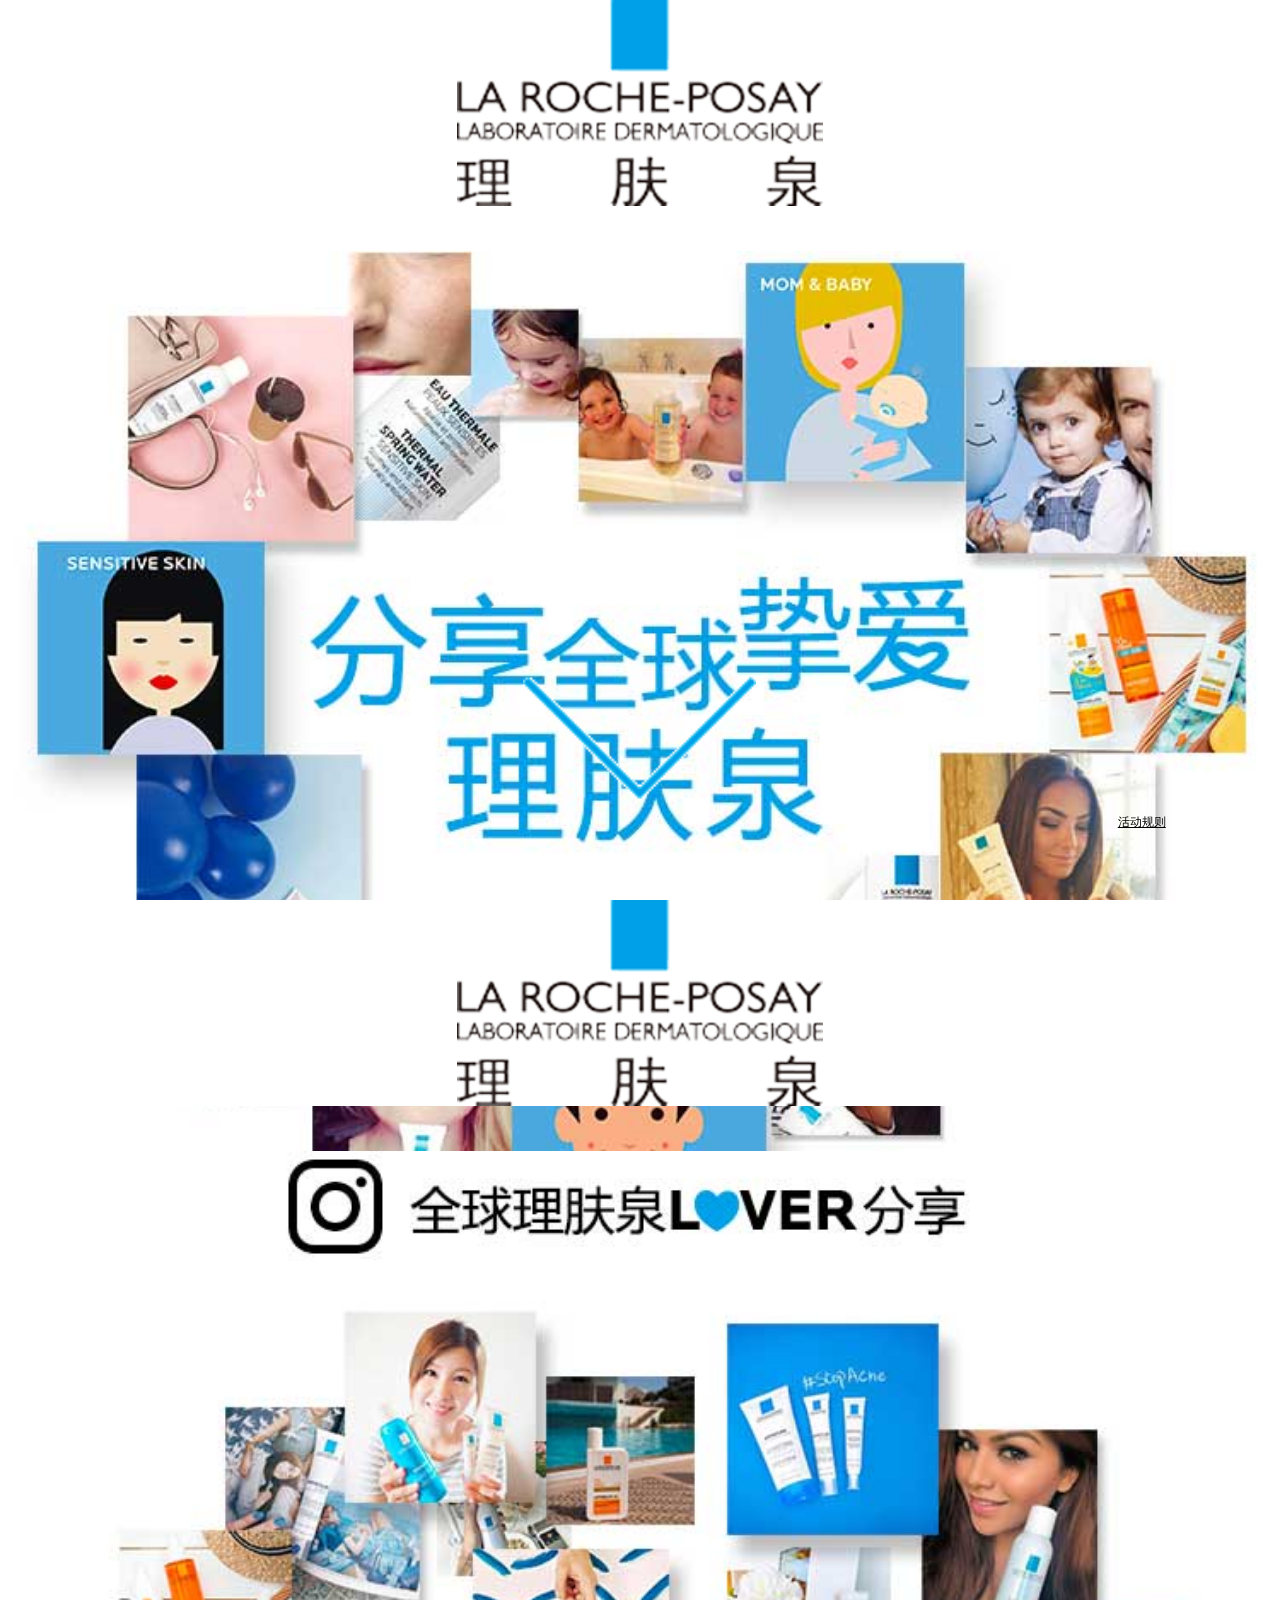
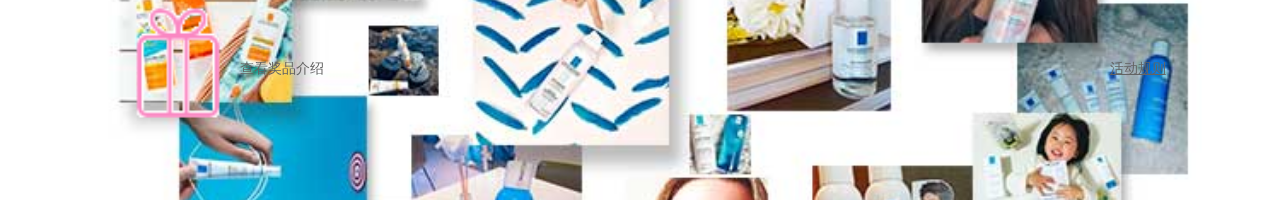
==== index.html @ 2aaa565f "initial" ====
<!DOCTYPE html>
<html>

<head>
	<meta http-equiv="Content-Type" content="text/html; charset=utf-8" />
	<title>理肤泉LaRochaPosay</title>
    <meta name="viewport" content="initial-scale=1, maximum-scale=1">
    <meta name="apple-mobile-web-app-capable" content="yes">

	<meta name="Resource-type" content="Document" />

	<!-- <link rel="stylesheet" type="text/css" href="https://cdnjs.cloudflare.com/ajax/libs/fullPage.js/2.9.2/jquery.fullPage.min.css" /> -->
  <link rel="stylesheet" type="text/css" href="css/swiper-3.4.1.min.css">
  <script type="text/javascript" src="js/swiper-3.4.1.min.js"></script>
  <link rel="stylesheet" type="text/css" href="css/main.css">
  <script type="text/javascript" src="js/main.js"></script>
	<!--[if IE]>
		<script type="text/javascript">
			 var console = { log: function() {} };
		</script>
	<![endif]-->



<!-- <script src="http://ajax.googleapis.com/ajax/libs/jquery/1.11.1/jquery.min.js"></script>
 <script type="text/javascript" src="https://cdnjs.cloudflare.com/ajax/libs/fullPage.js/2.9.2/jquery.fullPage.min.js"></script> -->
<style type="text/css">
/** {
	margin: 0;
	padding: 0;
}
.blue-slide {
	background: #4390EE;
}
.red-slide {
	background: #CA4040;
}
.orange-slide {
	background: #FF8604;
}
.swiper-slide {
	color: #fff;
	font-size: 36px;
	text-align: center;
}*/
</style>

</head>
<body>

<div class="swiper-container">
  <div class="swiper-wrapper">
    <div class="swiper-slide home">
        <h1> 
            <img src="img/logo.png" alt="理肤泉">
<!--             <div class="rect"></div>
            <div class="text">
	         	<p>LA ROCHE-POSAY</p>
	        	<p>LABORATOIRE DERMATOLOGIQUE</p>
	        	<p>理肤泉</p>           	
            </div> -->

        </h1>
        <div class="banner">
        	<img src="img/banner.jpg">
        </div>
        <div class="productIntro">
	    	<p >
	    		来自法国的 La Roche Posay 理肤泉一直备受全球对肌肤有各种需求的用户热爱，无论是油痘肌还是敏感肌，无论想保湿还是防晒，都能在理肤泉的全系列产品中，找到最合适最安心的选择。
	    	</p>
	    	<p>现在，就让我们来看看火遍instagram的“网红”理肤泉是怎样练成的吧！</p>        	
        </div>
        <footer>
	         <div class="nextButton">
	        	
	        </div>
	        <div class="ruleButton" id="ruleButton"> 
	            活动规则
	        </div>       	
        </footer>


    	<div class="ruleText" id="ruleText" style="display: none;">
    	   <div class="container">
	     	   	  <div class="close"></div>
	    	   <div class="ruleIntro">
	     		 <h2>活动时间</h2>
	    		 <p>现在起-2017.02.18日0点</p>   	   	
	    	   </div>
	    	   <div class="ruleIntro">
	    	   	 <h2>怎么参加？</h2>
	    	   	 <p>将活动页面转发到朋友圈（一定要转发活动页面而不是微信哦！），并关注理肤泉公众号，让更多好朋友帮忙转发见证你对理肤泉的爱就行啦！</p>
	    	   </div>
	    	   <div class="ruleIntro">
	    	   	<h2>中奖规则</h2>
	    	   	<p> <span>1</span>让朋友帮你一起转发，你所转发的这条被转发的次数越多、排名就越靠前、就越有机会中奖！</p>
	    	   	<p>
	    	   	 <span>2</span>最后，我们将会选择所有参与活动
	    	   	</p>
	    	   </div>
	    	   <div class="ruleIntro">
	    	   	 <h2>怎么知道我有没有中奖？</h2>
	    	   	 <p>由于统计中奖名单需要时间，我们将会在活动结束后5天后公布中奖的500位泉粉，并通过本公众号一一通知。</p>
	    	   </div>
	    	   <div class="ruleIntro">
	    	   	<h2>中奖了怎么领取奖品呢?</h2>
	    	   	<p>所有中奖泉粉将会收到理肤泉官方微信单独推送， 在推送信息中填写您的联系方式即可，我们会包邮 将奖品送到你家哟！</p>
	    	   </div>   	   	
    	   </div>
    	</div>
    </div>
    <div class="swiper-slide toShare">
        <h1> 
            <img src="img/logo.png" alt="理肤泉">

        </h1>
        <div class="shareBanner">
        	<img src="img/share.jpg">
        	<div class="shareText">
    		<p>还记得我们的情人节小活动吗？</p>
    		<p>现在就把你爱的理肤泉分享到朋友圈，只要说出你的热爱、
    			被朋友们转发鼓励，你就有机会赢取理肤泉的<strong>情人节礼包</strong>哦！</p>
    	    </div>
        </div>

		<div class="button">
			<button class="leadToShareButton">马上就分享吧！</button><button class="shareTimesButton">查看转发次数</button>
		</div>
		<footer>
		    <div>
				<p id="prizeButton">查看奖品介绍</p>
				<p id="ruleButton2">活动规则</p>		    	
		    </div>

		</footer>
    	<div class="ruleText" id="ruleText2" style="display: none;">
    	   <div class="container">
	     	   	  <div class="close2"></div>
	    	   <div class="ruleIntro">
	     		 <h2>活动时间</h2>
	    		 <p>现在起-2017.02.18日0点</p>   	   	
	    	   </div>
	    	   <div class="ruleIntro">
	    	   	 <h2>怎么参加？</h2>
	    	   	 <p>将活动页面转发到朋友圈（一定要转发活动页面而不是微信哦！），并关注理肤泉公众号，让更多好朋友帮忙转发见证你对理肤泉的爱就行啦！</p>
	    	   </div>
	    	   <div class="ruleIntro">
	    	   	<h2>中奖规则</h2>
	    	   	<p> <span>1</span>让朋友帮你一起转发，你所转发的这条被转发的次数越多、排名就越靠前、就越有机会中奖！</p>
	    	   	<p>
	    	   	 <span>2</span>最后，我们将会选择所有参与活动
	    	   	</p>
	    	   </div>
	    	   <div class="ruleIntro">
	    	   	 <h2>怎么知道我有没有中奖？</h2>
	    	   	 <p>由于统计中奖名单需要时间，我们将会在活动结束后5天后公布中奖的500位泉粉，并通过本公众号一一通知。</p>
	    	   </div>
	    	   <div class="ruleIntro">
	    	   	<h2>中奖了怎么领取奖品呢?</h2>
	    	   	<p>所有中奖泉粉将会收到理肤泉官方微信单独推送， 在推送信息中填写您的联系方式即可，我们会包邮 将奖品送到你家哟！</p>
	    	   </div>   	   	
    	   </div>
    	</div>		
		<div class="prizeIntro" style="display: none">
		  <div class="textContainer">
		      <div class="close3"></div>
		      <div class="textContent">
			      <h2>理肤泉 温泉活化系列体验装 </h2>
			      <p class="price">价值<strong>140</strong>元</p>
				  <p>理肤泉特安洁面泡沫15ml x 2</p>
				  <p>理肤泉温泉活化保湿精华凝露 3ml</p>
				  <p>理肤泉立润密集保湿霜（清爽型）3ml</p>
				  <p>理肤泉特安舒护滋养面霜 2ml单片 x 2 </p>
				  <p>理肤泉 温泉活化保湿睡眠面膜 3ml x 2</p>			      	
		      </div>
	  	
		  </div>			
		</div>
		<div class="leadToShareContainer" style="display: none">
		  <div class="toShareImg">
		  	<img src="img/toShare.png">
		  </div>
		  <div class="leadToShareText">
		  	<p>点击右上角</p>
		  	<p>分享你的热爱</p>
		  	<div class="close4">我知道了</div>
		  </div>
			
		</div>
		<div class="myShareContainer" style="display: none">
		   <div class="myShareContent">
		   		<div class="closeContainer">
		   			<div class="close5"></div>
		   		</div>
			    <div class="text">
			    	<p>哇~我在票圈好有影响力！</p>
			    	<p>我的转发已被<strong>125</strong>次转发啦！</p>
			    	<p>离奖品还有一步之遥！</p>			    	
			    </div>

				<div>
					<img src="img/prize1.png">
				</div>		   	
		   </div>

		</div>
    </div>
  </div>
</div>
<script>        
  var mySwiper = new Swiper ('.swiper-container', {
    direction: 'vertical',
    speed: 800,
    height : window.innerHeight,
    width : window.innerWidth,
    nextButton:'.nextButton',
  })        
  </script>
</body>
</html>
---- css/main.css ----
/*mainColor
#65a8dc
*/
* {
	margin: 0;
	padding: 0;
}
.home{
	/*background: green;*/
}
.toShare{
	/*background: yellow;*/
}
html,body{
	font-family: 'microsoft Yahei', 'Helvetica Neue', Helvetica, Arial, sans-serif;
	font-size: 14px;
}
.home h1,.toShare h1{
/*	margin: 0 auto;
	width: 1.6rem;
	height: 0.9rem;*/
	margin-bottom: 0.2rem;
	width: 100%;
	background: #fff;
}
.home h1 img,.toShare h1 img{
   margin: 0 auto;
   display: block;
   width: 1.6rem;
   height: 0.9rem;
}
/*.home h1 .rect{
	margin: 0 auto;
	width: 0.25rem;
	height: 0.3rem;
	background: #009de2;
}
.home .text p{
	width: 1.6rem;
	height: 0.9rem;
	text-align:justify;
}
.home .text p:nth-child(1){
	font-size: 12px;
	color: #211816;
}
.home .text p:nth-child(2){
	font-size: 9px;
	color: #2e2624;
}
.home .text p:nth-child(3){
	font-size: 13px;
	color: #211816;
}*/

.home .banner img, .toShare .shareBanner img{
	display: block;
	margin: 0 auto;
    width: 100%;

}
@media screen and (max-width: 320px)  {
  .home .banner img	,.toShare .shareBanner img{
	height: 4.5rem;  
	width: auto;	
  }
  .toShare .shareBanner img{
	height: 5rem;  
	width: auto;	
  }

	
}
.home .productIntro p:nth-child(1){
	margin-bottom: 0.3rem;
}
.home .productIntro p,.shareText{
	padding: 0 0.5rem;
}
.home{
	position: relative;
}
footer{
	position: absolute;
	bottom: 0.3rem;
	left:0;
	right:0;
}
.home .nextButton{
	margin: 0.1rem auto 0;
	width: 1.02rem;
	height: 0.61rem;
	background: url(../img/icon.png) no-repeat;
	background-position: 0 0;
	background-size: 1.02rem auto;
}
.home .ruleButton{
	padding: 0 0.5rem;
	text-align: right;
	font-size: 12px;
	text-decoration: underline;
}
/*弹出框遮罩层*/
 .ruleText,.prizeIntro,.leadToShareContainer,.myShareContainer{
	position: absolute;
	background-color: rgba(0, 0, 0, 0.6);
	top:0;
	bottom: 0;
	left:0;
	right:0;
}

.leadToShareContainer{
	background-color: rgba(0, 0, 0, 0.8);
}
.ruleText .container{
	margin: 0 0.28rem ;
	margin-top: 8%;
	margin-bottom: 10%;
	padding: 0.25rem 0.25rem;
	background: #fff;
	font-size: 12px;
	height: 80%;
}

@media screen and (min-width:400px) {
   	.ruleText .container{
   		padding: 0.4rem 0.5rem;
   	}
}
@media screen and (min-width:420px) {
   	.ruleText .container{
   		padding: 0.6rem 0.5rem;
   	}	
}

.ruleText .container .close,.ruleText .container .close2
{
    float: right;
	width: 0.44rem;
	height: 0.44rem;
	background: url(../img/icon.png) no-repeat;
	background-position: -0.27rem -1.15rem;
	background-size: 1rem auto;	
}
.ruleText .ruleIntro{
	margin-bottom: 0.1rem;
}

@media screen and (min-height:650px) {
   	.ruleText .ruleIntro{
	margin-bottom: 0.2rem;
    }   	
}

.ruleText .ruleIntro h2{

   color: #009de2;
   font-size: 16px;
}
.ruleText .ruleIntro p{
   color: #646464;
}

/*消失隐藏动画*/ 

@keyframes fadein
{
from {opacity: 0}
to {opacity: 1}
}
@keyframes fadeout
{
from {opacity: 0}
to {opacity: 1}
}
.toShare{
	position: relative;
}

.toShare .shareText p{
	text-align: center;
}
.toShare .shareText p strong{
	color: #eb8dc0;
}
.toShare .button {
  margin-top: 0.15rem;
  padding: 0 0.5rem;
  height: 0.66rem;
}
.toShare .button button{
	height: 100%;
	width: 45%;
	background: #009de2;
	color: #fff;
	border-style: none;
	border-radius: 5px 5px;
	font-size: 15px;
}
.toShare .button button:nth-child(1){
	margin-right: 5%;
}
.toShare footer div{
	padding: 0 0.5rem;
}
.toShare footer p:nth-child(1){
	float: left;
	padding-left: 0.55rem;
	background: url(../img/icon.png) no-repeat;
	background-position: -0.2rem -0.6rem;
	background-size: 1rem auto;	
}
.toShare footer p:nth-child(2){
	float: right;
	text-decoration:underline;
}
.toShare footer p{
  /*display: inline-block;*/
  height: 0.55rem;
  line-height: 0.55rem;
  color: #646464;
}

.toShare .textContainer{
	position: relative;
	margin: 0.5rem auto 0;
	background: url(../img/prize.png) no-repeat;
	background-size: 100% 100%;
	width: 80%;
	height: 9.2rem;
}
.toShare .textContent{
	position: absolute;
    left: 0.5rem;
    right: 0.5rem;
	bottom: 0.6rem;
	color: #fff;
}

.toShare .textContent h2{
	font-size: 16px;
}
.toShare .textContent p{
	font-size: 12px;
}

@media screen and (min-width: 400px) {
  .toShare .textContent{
	bottom: 1rem;
  }
  .toShare .textContent p{
	font-size: 13px;
}
}

.toShare .textContent .price{
	margin-bottom: 0.2rem;
	padding-bottom: 0.1rem;
	color: #f8b4d8;
	text-align:right;
	font-size: 16px;
	border-bottom: 1px dashed #fff;
}

.toShare .textContent .price strong{
	font-size: 17px;
	font-weight: 600;
}
.toShare .textContainer .close3,.toShare .close5{
    position: absolute;
    top:0.4rem;
    right: 0.7rem;
	width: 0.44rem;
	height: 0.44rem;
	background: url(../img/icon.png) no-repeat;
	background-position: -0.27rem -1.65rem;
	background-size: 1rem auto;		
}
.toShare .close5{
	top: 0.2rem;
	background: url(../img/icon4.png) no-repeat;
	background-position: 0 0;
	background-size: 0.44rem auto;	
}

/*分享引导*/
.toShare .toShareImg{
	height: 4.5rem;
	width:95%;
}
.toShare .toShareImg img{
	float: right;
	width: 3.6rem;
	height: 4.5rem
}
.toShare .leadToShareText{
	margin-left: 20%;
	width: 2rem;
}
.toShare .leadToShareText p{
	color: #fff;
	text-align: center;
}
.toShare .leadToShareText .close4{
  margin-top: 0.25rem;
  width: 2rem;
  height: 0.54rem;
  border: 1px solid #fff;
  border-radius: 5px 5px;
  color: #fff;
  line-height: 0.54rem;
  text-align: center;
}

.toShare .myShareContainer .myShareContent{
  position: relative;
  margin: 30% auto;
  width: 80%;
  height: 6.42rem;
  background: #65a8dc;
}

.toShare .myShareContainer img{
	display: block;
	margin: 0 auto;
	width: 4.1rem;
}
.toShare .myShareContainer .text{
	margin: 0 auto 0.42rem;
	width: 4.1rem;
	text-align: center;
	color: #fff;
	font-size: 15px;
	line-height: 1.5em;
}
.toShare .myShareContainer .text strong{
	color: #000;
}
.toShare .closeContainer{
	height: 0.66rem;
}
.toShare .close5{
	right: 0.3rem;
}
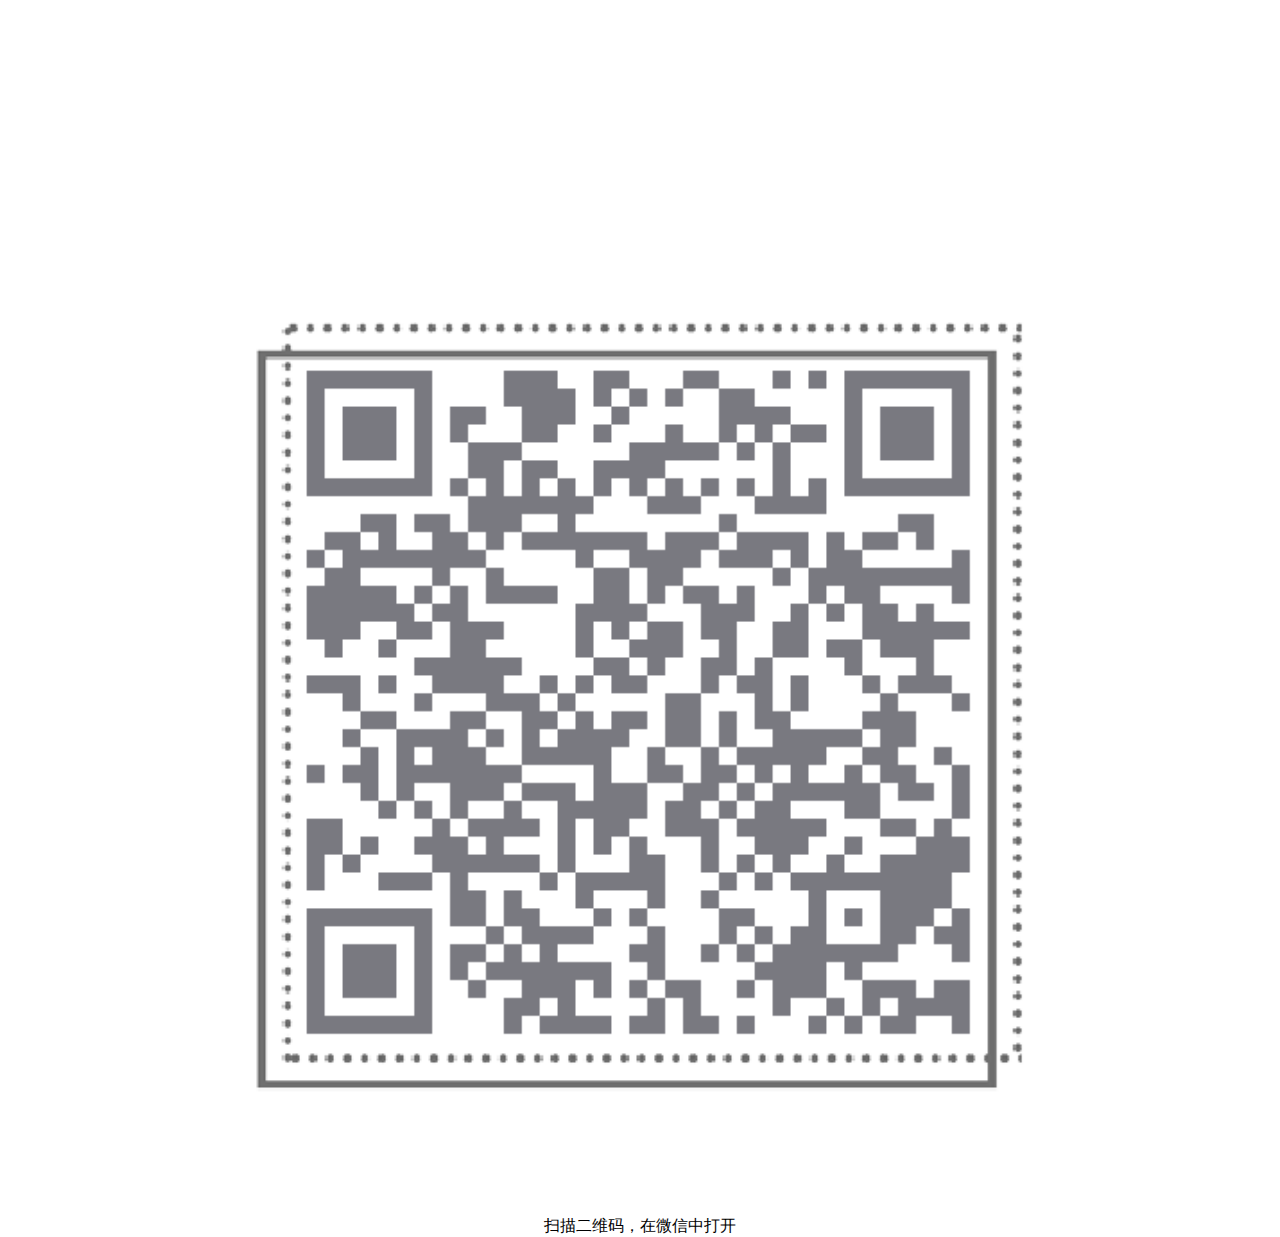
==== commit f650443a: "在微信中打开判断" ====
--- a/index.html
+++ b/index.html
@@ -47,8 +47,11 @@
 
 </head>
 <body>
-
-<div class="swiper-container">
+<div class="openInWechat" style="display: none">
+	<img src="img/openInWechat.png">
+	<p>扫描二维码，在微信中打开</p>
+</div>
+<div class="swiper-container" style="display: none">
   <div class="swiper-wrapper">
     <div class="swiper-slide home">
         <h1> 
--- a/css/main.css
+++ b/css/main.css
@@ -29,29 +29,6 @@
    width: 1.6rem;
    height: 0.9rem;
 }
-/*.home h1 .rect{
-	margin: 0 auto;
-	width: 0.25rem;
-	height: 0.3rem;
-	background: #009de2;
-}
-.home .text p{
-	width: 1.6rem;
-	height: 0.9rem;
-	text-align:justify;
-}
-.home .text p:nth-child(1){
-	font-size: 12px;
-	color: #211816;
-}
-.home .text p:nth-child(2){
-	font-size: 9px;
-	color: #2e2624;
-}
-.home .text p:nth-child(3){
-	font-size: 13px;
-	color: #211816;
-}*/
 
 .home .banner img, .toShare .shareBanner img{
 	display: block;
@@ -342,4 +319,17 @@
 }
 .toShare .close5{
 	right: 0.3rem;
+}
+.openInWechat{
+	width: 100%;
+	height: 100%;
+}
+.openInWechat img{
+	display: block;
+	margin: 20% auto 5%;
+	width: 70%;
+}
+.openInWechat p{
+	text-align: center;
+	font-size: 16px;
 }